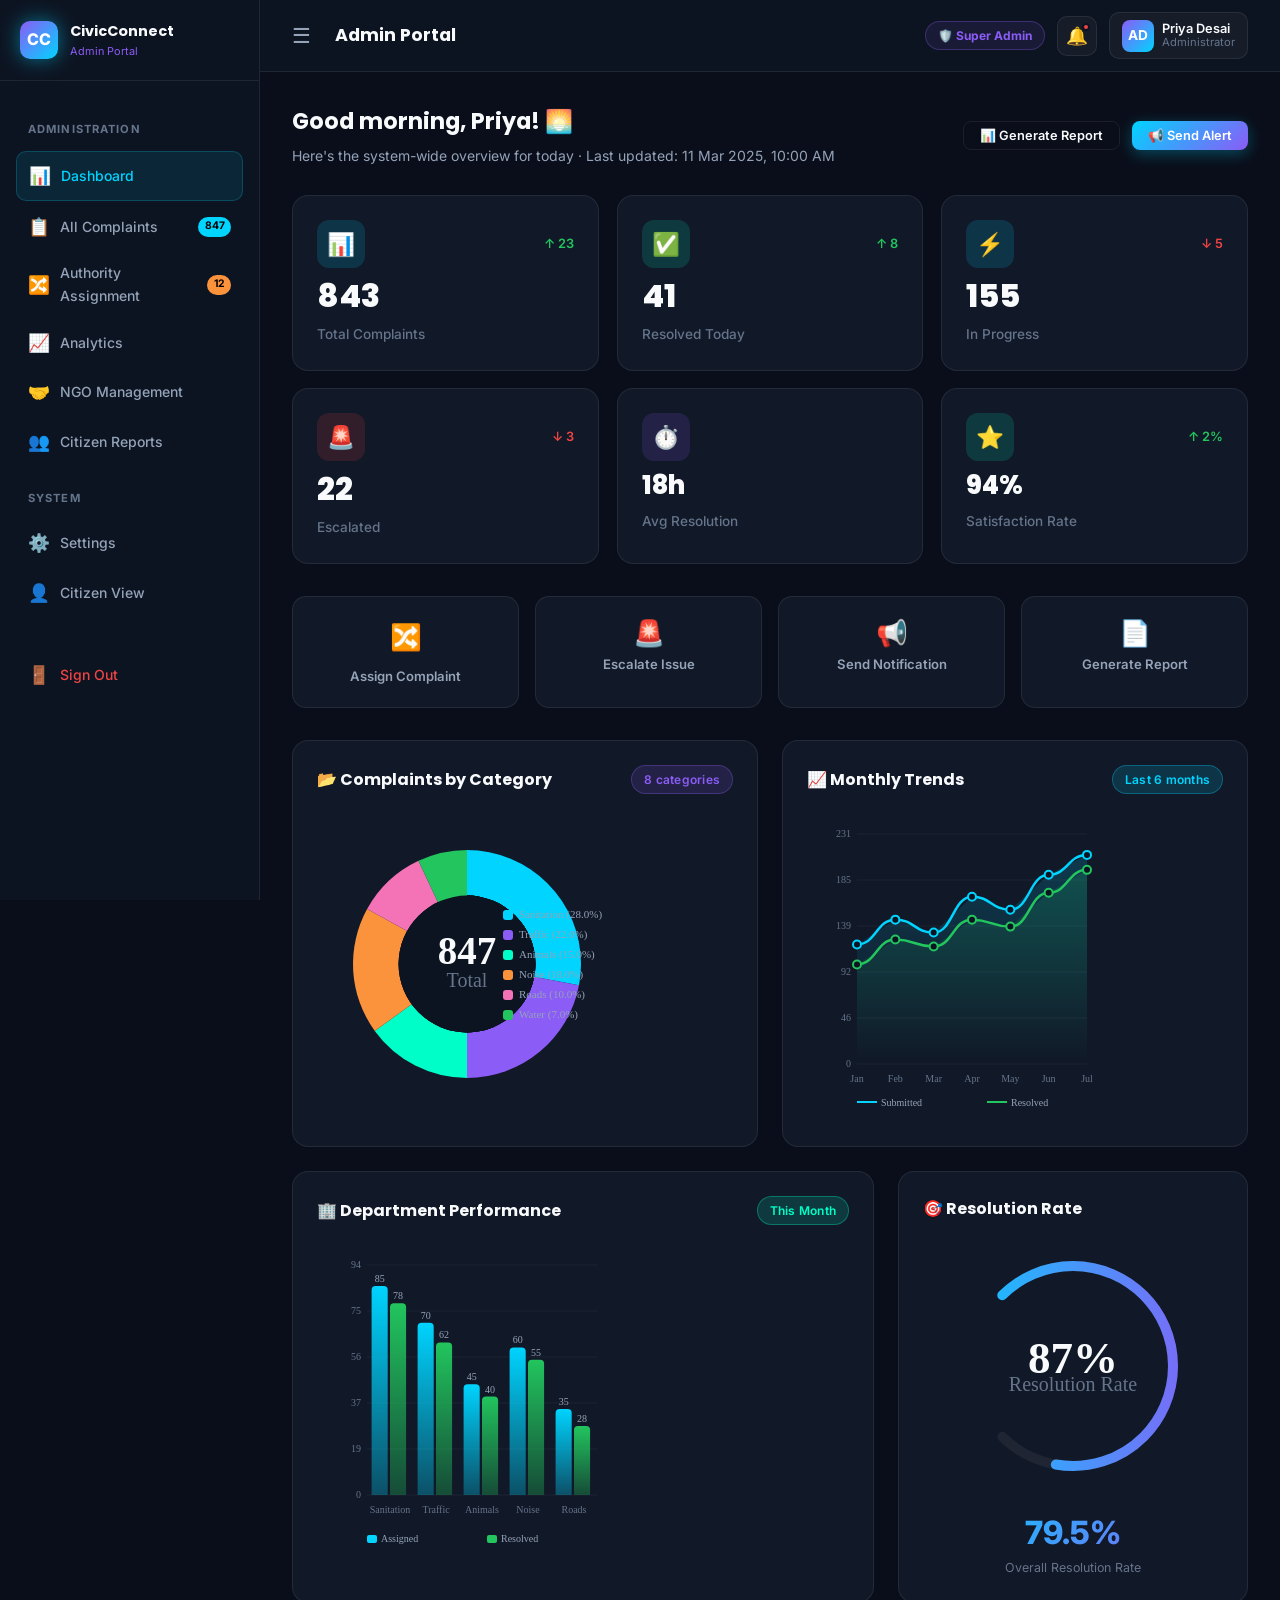
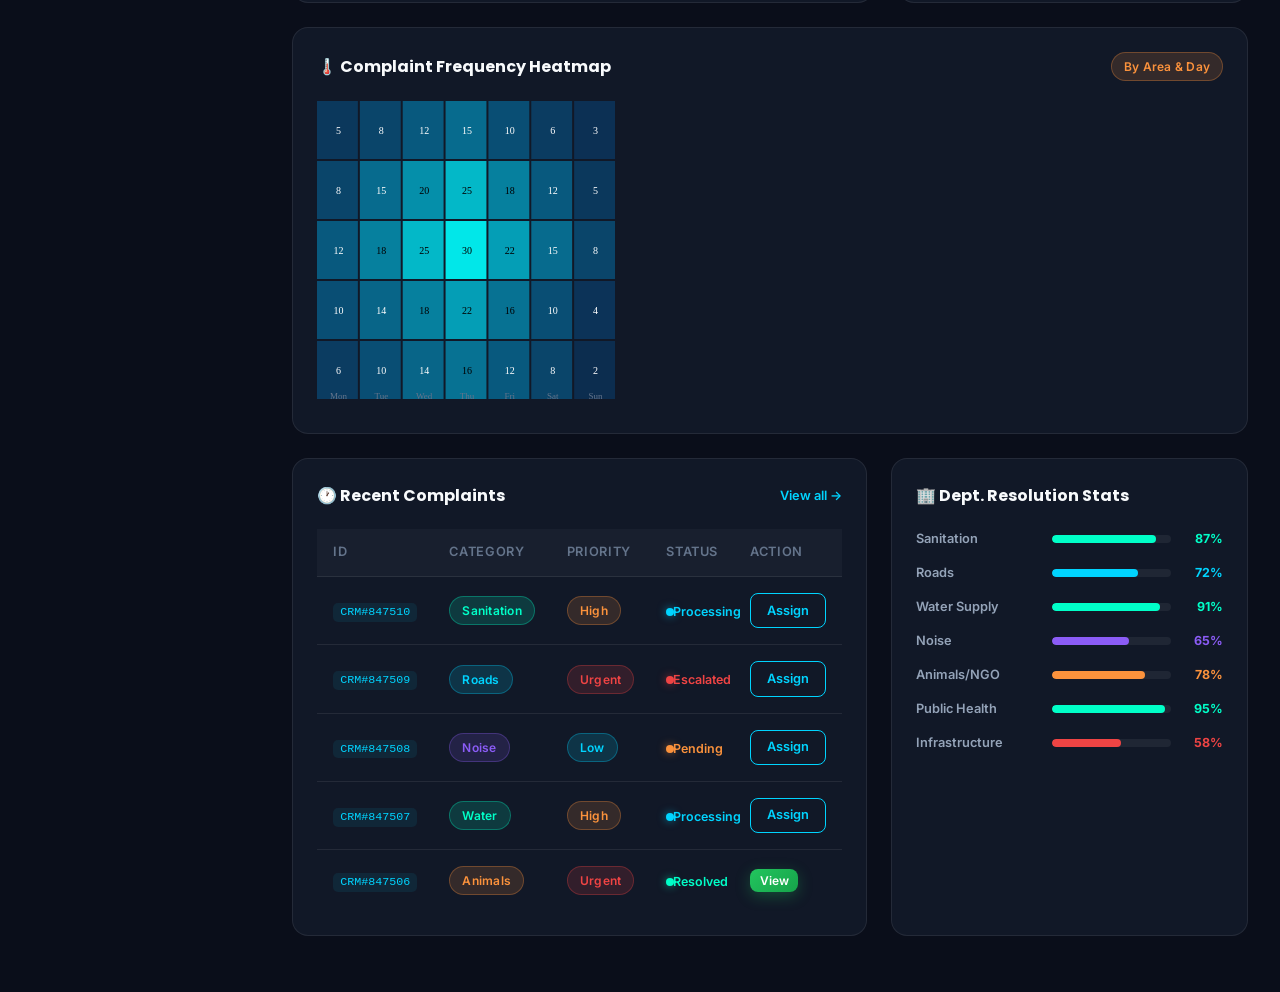
==== admin-dashboard.html @ df03d28b "Add 7 CivicConnect CRM pages: dashboards, forms, tracking, admin, support - citizen-dashboard.html: " ====
<!DOCTYPE html>
<html lang="en">
<head>
  <meta charset="UTF-8" />
  <meta name="viewport" content="width=device-width, initial-scale=1.0" />
  <title>Admin Dashboard – CivicConnect CRM</title>
  <link rel="stylesheet" href="css/main.css" />
  <link rel="stylesheet" href="css/animations.css" />
  <style>
    .dashboard-layout { display: flex; min-height: 100vh; }

    .card {
      background: var(--bg-card);
      border: 1px solid var(--border-color);
      border-radius: 16px;
      padding: 1.5rem;
    }
    .card-header { display: flex; align-items: center; justify-content: space-between; margin-bottom: 1.25rem; }
    .card-title { font-family: var(--font-heading); font-size: 1rem; font-weight: 700; }

    /* Stats */
    .stats-grid-6 { display: grid; grid-template-columns: repeat(6, 1fr); gap: 1.1rem; margin-bottom: 2rem; }

    /* Charts grid */
    .charts-grid-2 { display: grid; grid-template-columns: 1fr 1fr; gap: 1.5rem; margin-bottom: 1.5rem; }
    .charts-grid-3 { display: grid; grid-template-columns: 2fr 1fr; gap: 1.5rem; margin-bottom: 1.5rem; }

    /* Table sections */
    .tables-grid { display: grid; grid-template-columns: 1fr 1fr; gap: 1.5rem; margin-bottom: 1.5rem; }

    /* Dept performance bar */
    .dept-bar-row { display: flex; align-items: center; gap: 1rem; margin-bottom: .85rem; }
    .dept-bar-label { font-size: .8rem; font-weight: 600; color: var(--text-secondary); width: 120px; flex-shrink: 0; }
    .dept-bar-wrap { flex: 1; height: 8px; background: rgba(255,255,255,.06); border-radius: 4px; overflow: hidden; }
    .dept-bar-fill { height: 100%; border-radius: 4px; transition: width .8s ease; }
    .dept-bar-val { font-size: .78rem; font-weight: 700; width: 36px; text-align: right; flex-shrink: 0; }

    /* Status dot */
    .status-dot { display: inline-flex; align-items: center; gap: .4rem; font-size: .78rem; font-weight: 600; }
    .status-dot::before { content:''; display:inline-block; width:7px; height:7px; border-radius:50%; }
    .status-dot.resolved::before { background:var(--accent-teal); }
    .status-dot.processing::before { background:var(--accent-blue); animation:pulse 1.5s ease infinite; }
    .status-dot.escalated::before { background:#ef4444; animation:pulse 1.2s ease infinite; }
    .status-dot.pending::before { background:var(--accent-orange); }

    /* Quick action grid */
    .quick-grid { display: grid; grid-template-columns: repeat(4,1fr); gap: 1rem; margin-bottom: 2rem; }
    .quick-card {
      background: var(--bg-card); border: 1px solid var(--border-color);
      border-radius: 14px; padding: 1.25rem; text-align: center;
      cursor: pointer; transition: all .25s; display: flex; flex-direction: column; align-items: center; gap: .5rem;
    }
    .quick-card:hover { border-color: var(--accent-blue); transform: translateY(-2px); box-shadow: var(--shadow-blue); }
    .quick-card .qc-icon { font-size: 1.6rem; }
    .quick-card .qc-label { font-size: .82rem; font-weight: 600; color: var(--text-secondary); }

    /* Admin badge */
    .admin-badge {
      display: inline-flex; align-items: center; gap: .4rem;
      background: rgba(139,92,246,.1); color: var(--accent-purple);
      border: 1px solid rgba(139,92,246,.3); border-radius: 100px;
      padding: .25rem .75rem; font-size: .75rem; font-weight: 700;
    }

    .sidebar-overlay {
      display: none; position: fixed; inset: 0;
      background: rgba(0,0,0,.6); z-index: 99; backdrop-filter: blur(4px);
    }
    .sidebar-overlay.active { display: block; }

    @media (max-width: 1400px) { .stats-grid-6 { grid-template-columns: repeat(3,1fr); } }
    @media (max-width: 1100px) { .charts-grid-2,.charts-grid-3,.tables-grid { grid-template-columns: 1fr; } }
    @media (max-width: 900px) { .quick-grid { grid-template-columns: repeat(2,1fr); } }
    @media (max-width: 600px) { .stats-grid-6 { grid-template-columns: repeat(2,1fr); } }
  </style>
</head>
<body>
<div class="dashboard-layout">

  <!-- ===== ADMIN SIDEBAR ===== -->
  <aside class="sidebar" id="sidebar">
    <div class="sidebar-header">
      <div class="nav-logo" style="width:38px;height:38px;background:linear-gradient(135deg,#8b5cf6,#00d4ff);border-radius:10px;display:flex;align-items:center;justify-content:center;font-weight:800;font-size:1rem;color:#fff;flex-shrink:0;">CC</div>
      <div>
        <div style="font-family:var(--font-heading);font-weight:700;font-size:.9rem;">CivicConnect</div>
        <div style="font-size:.68rem;color:var(--accent-purple);">Admin Portal</div>
      </div>
    </div>
    <nav class="sidebar-nav">
      <div class="nav-section-title">Administration</div>
      <a href="admin-dashboard.html" class="nav-item active"><span class="nav-icon">📊</span> Dashboard</a>
      <a href="#" class="nav-item"><span class="nav-icon">📋</span> All Complaints <span class="nav-badge">847</span></a>
      <a href="authority-assignment.html" class="nav-item"><span class="nav-icon">🔀</span> Authority Assignment <span class="nav-badge" style="background:#fb923c;">12</span></a>
      <a href="#" class="nav-item"><span class="nav-icon">📈</span> Analytics</a>
      <a href="#" class="nav-item"><span class="nav-icon">🤝</span> NGO Management</a>
      <a href="#" class="nav-item"><span class="nav-icon">👥</span> Citizen Reports</a>
      <div class="nav-section-title">System</div>
      <a href="#" class="nav-item"><span class="nav-icon">⚙️</span> Settings</a>
      <a href="citizen-dashboard.html" class="nav-item"><span class="nav-icon">👤</span> Citizen View</a>
      <div style="margin-top:auto;padding-top:2rem;">
        <a href="login.html" class="nav-item" style="color:#ef4444;"><span class="nav-icon">🚪</span> Sign Out</a>
      </div>
    </nav>
  </aside>

  <div class="sidebar-overlay" id="sidebarOverlay"></div>

  <!-- ===== MAIN CONTENT ===== -->
  <div class="main-content">
    <div class="topbar">
      <button id="sidebarToggle" data-sidebar-toggle style="background:none;border:none;color:var(--text-secondary);font-size:1.3rem;cursor:pointer;">☰</button>
      <div style="font-family:var(--font-heading);font-weight:700;font-size:1.1rem;margin-right:auto;padding-left:.5rem;">Admin Portal</div>
      <div class="topbar-actions">
        <span class="admin-badge">🛡️ Super Admin</span>
        <button class="notif-btn">🔔 <span class="notif-dot"></span></button>
        <div class="user-avatar-btn">
          <div style="width:32px;height:32px;border-radius:8px;background:linear-gradient(135deg,#8b5cf6,#00d4ff);display:flex;align-items:center;justify-content:center;font-weight:700;font-size:.85rem;color:#fff;flex-shrink:0;">AD</div>
          <div class="user-info">
            <span class="user-name">Priya Desai</span>
            <span class="user-role">Administrator</span>
          </div>
        </div>
      </div>
    </div>

    <div class="page-content">
      <!-- Greeting -->
      <div style="display:flex;align-items:center;justify-content:space-between;flex-wrap:wrap;gap:1rem;margin-bottom:1.75rem;">
        <div>
          <div style="font-family:var(--font-heading);font-size:1.4rem;font-weight:700;margin-bottom:.3rem;">Good morning, Priya! 🌅</div>
          <div style="font-size:.875rem;color:var(--text-secondary);">Here's the system-wide overview for today · Last updated: 11 Mar 2025, 10:00 AM</div>
        </div>
        <div style="display:flex;gap:.75rem;flex-wrap:wrap;">
          <button class="btn btn-secondary btn-sm">📊 Generate Report</button>
          <button class="btn btn-primary btn-sm">📢 Send Alert</button>
        </div>
      </div>

      <!-- 6 Stats -->
      <div class="stats-grid-6">
        <div class="stat-card">
          <div class="stat-card-header"><div class="stat-icon blue">📊</div><span class="stat-change up">↑ 23</span></div>
          <div class="stat-value counter" data-target="847">847</div>
          <div class="stat-label">Total Complaints</div>
        </div>
        <div class="stat-card">
          <div class="stat-card-header"><div class="stat-icon teal">✅</div><span class="stat-change up">↑ 8</span></div>
          <div class="stat-value counter" data-target="42">42</div>
          <div class="stat-label">Resolved Today</div>
        </div>
        <div class="stat-card">
          <div class="stat-card-header"><div class="stat-icon blue">⚡</div><span class="stat-change down">↓ 5</span></div>
          <div class="stat-value counter" data-target="156">156</div>
          <div class="stat-label">In Progress</div>
        </div>
        <div class="stat-card">
          <div class="stat-card-header"><div class="stat-icon red">🚨</div><span class="stat-change down">↓ 3</span></div>
          <div class="stat-value counter" data-target="23">23</div>
          <div class="stat-label">Escalated</div>
        </div>
        <div class="stat-card">
          <div class="stat-card-header"><div class="stat-icon purple">⏱️</div></div>
          <div class="stat-value" style="font-size:1.6rem;">18h</div>
          <div class="stat-label">Avg Resolution</div>
        </div>
        <div class="stat-card">
          <div class="stat-card-header"><div class="stat-icon teal">⭐</div><span class="stat-change up">↑ 2%</span></div>
          <div class="stat-value" style="font-size:1.6rem;">94%</div>
          <div class="stat-label">Satisfaction Rate</div>
        </div>
      </div>

      <!-- Quick Actions -->
      <div class="quick-grid">
        <a href="authority-assignment.html" class="quick-card">
          <div class="qc-icon">🔀</div><div class="qc-label">Assign Complaint</div>
        </a>
        <button class="quick-card" id="escalateBtn">
          <div class="qc-icon">🚨</div><div class="qc-label">Escalate Issue</div>
        </button>
        <button class="quick-card" id="notifyBtn">
          <div class="qc-icon">📢</div><div class="qc-label">Send Notification</div>
        </button>
        <button class="quick-card" id="reportBtn">
          <div class="qc-icon">📄</div><div class="qc-label">Generate Report</div>
        </button>
      </div>

      <!-- Charts Row 1: Category Donut + Monthly Trends -->
      <div class="charts-grid-2" style="margin-bottom:1.5rem;">
        <div class="card">
          <div class="card-header">
            <span class="card-title">📂 Complaints by Category</span>
            <span class="badge badge-purple">8 categories</span>
          </div>
          <canvas id="categoryChart" height="300"></canvas>
        </div>
        <div class="card">
          <div class="card-header">
            <span class="card-title">📈 Monthly Trends</span>
            <span class="badge badge-blue">Last 6 months</span>
          </div>
          <canvas id="trendsChart" height="300"></canvas>
        </div>
      </div>

      <!-- Charts Row 2: Dept Performance Bar + Resolution Radial -->
      <div class="charts-grid-3" style="margin-bottom:1.5rem;">
        <div class="card">
          <div class="card-header">
            <span class="card-title">🏢 Department Performance</span>
            <span class="badge badge-teal">This Month</span>
          </div>
          <canvas id="deptChart" height="300"></canvas>
        </div>
        <div class="card">
          <div class="card-header">
            <span class="card-title">🎯 Resolution Rate</span>
          </div>
          <canvas id="resolutionChart" height="250"></canvas>
          <div style="text-align:center;margin-top:.5rem;">
            <div style="font-size:2rem;font-weight:800;background:var(--gradient-primary);-webkit-background-clip:text;-webkit-text-fill-color:transparent;">79.5%</div>
            <div style="font-size:.78rem;color:var(--text-muted);">Overall Resolution Rate</div>
          </div>
        </div>
      </div>

      <!-- Heatmap -->
      <div class="card" style="margin-bottom:1.5rem;">
        <div class="card-header">
          <span class="card-title">🌡️ Complaint Frequency Heatmap</span>
          <span class="badge badge-orange">By Area & Day</span>
        </div>
        <canvas id="issueHeatmap" height="300"></canvas>
      </div>

      <!-- Tables Row -->
      <div class="tables-grid">
        <!-- Recent Complaints -->
        <div class="card">
          <div class="card-header">
            <span class="card-title">🕐 Recent Complaints</span>
            <a href="#" style="color:var(--accent-blue);font-size:.8rem;font-weight:600;">View all →</a>
          </div>
          <div style="overflow-x:auto;">
            <table class="data-table">
              <thead>
                <tr>
                  <th>ID</th>
                  <th>Category</th>
                  <th>Priority</th>
                  <th>Status</th>
                  <th>Action</th>
                </tr>
              </thead>
              <tbody>
                <tr>
                  <td><code style="background:rgba(0,212,255,.08);color:var(--accent-blue);padding:.15rem .45rem;border-radius:5px;font-size:.73rem;">CRM#847510</code></td>
                  <td><span class="badge badge-teal">Sanitation</span></td>
                  <td><span class="badge badge-orange">High</span></td>
                  <td><span class="status-dot processing" style="color:var(--accent-blue);">Processing</span></td>
                  <td><a href="authority-assignment.html" class="btn btn-sm btn-outline">Assign</a></td>
                </tr>
                <tr>
                  <td><code style="background:rgba(0,212,255,.08);color:var(--accent-blue);padding:.15rem .45rem;border-radius:5px;font-size:.73rem;">CRM#847509</code></td>
                  <td><span class="badge badge-blue">Roads</span></td>
                  <td><span class="badge badge-red">Urgent</span></td>
                  <td><span class="status-dot escalated" style="color:#ef4444;">Escalated</span></td>
                  <td><a href="authority-assignment.html" class="btn btn-sm btn-outline">Assign</a></td>
                </tr>
                <tr>
                  <td><code style="background:rgba(0,212,255,.08);color:var(--accent-blue);padding:.15rem .45rem;border-radius:5px;font-size:.73rem;">CRM#847508</code></td>
                  <td><span class="badge badge-purple">Noise</span></td>
                  <td><span class="badge badge-blue">Low</span></td>
                  <td><span class="status-dot pending" style="color:var(--accent-orange);">Pending</span></td>
                  <td><a href="authority-assignment.html" class="btn btn-sm btn-outline">Assign</a></td>
                </tr>
                <tr>
                  <td><code style="background:rgba(0,212,255,.08);color:var(--accent-blue);padding:.15rem .45rem;border-radius:5px;font-size:.73rem;">CRM#847507</code></td>
                  <td><span class="badge badge-teal">Water</span></td>
                  <td><span class="badge badge-orange">High</span></td>
                  <td><span class="status-dot processing" style="color:var(--accent-blue);">Processing</span></td>
                  <td><a href="authority-assignment.html" class="btn btn-sm btn-outline">Assign</a></td>
                </tr>
                <tr>
                  <td><code style="background:rgba(0,212,255,.08);color:var(--accent-blue);padding:.15rem .45rem;border-radius:5px;font-size:.73rem;">CRM#847506</code></td>
                  <td><span class="badge badge-orange">Animals</span></td>
                  <td><span class="badge badge-red">Urgent</span></td>
                  <td><span class="status-dot resolved" style="color:var(--accent-teal);">Resolved</span></td>
                  <td><button class="btn btn-sm btn-success" style="padding:.25rem .6rem;font-size:.75rem;">View</button></td>
                </tr>
              </tbody>
            </table>
          </div>
        </div>

        <!-- Department Performance -->
        <div class="card">
          <div class="card-header">
            <span class="card-title">🏢 Dept. Resolution Stats</span>
          </div>
          <div>
            <div class="dept-bar-row">
              <span class="dept-bar-label">Sanitation</span>
              <div class="dept-bar-wrap"><div class="dept-bar-fill" style="width:87%;background:var(--accent-teal);"></div></div>
              <span class="dept-bar-val" style="color:var(--accent-teal);">87%</span>
            </div>
            <div class="dept-bar-row">
              <span class="dept-bar-label">Roads</span>
              <div class="dept-bar-wrap"><div class="dept-bar-fill" style="width:72%;background:var(--accent-blue);"></div></div>
              <span class="dept-bar-val" style="color:var(--accent-blue);">72%</span>
            </div>
            <div class="dept-bar-row">
              <span class="dept-bar-label">Water Supply</span>
              <div class="dept-bar-wrap"><div class="dept-bar-fill" style="width:91%;background:var(--accent-teal);"></div></div>
              <span class="dept-bar-val" style="color:var(--accent-teal);">91%</span>
            </div>
            <div class="dept-bar-row">
              <span class="dept-bar-label">Noise</span>
              <div class="dept-bar-wrap"><div class="dept-bar-fill" style="width:65%;background:var(--accent-purple);"></div></div>
              <span class="dept-bar-val" style="color:var(--accent-purple);">65%</span>
            </div>
            <div class="dept-bar-row">
              <span class="dept-bar-label">Animals/NGO</span>
              <div class="dept-bar-wrap"><div class="dept-bar-fill" style="width:78%;background:var(--accent-orange);"></div></div>
              <span class="dept-bar-val" style="color:var(--accent-orange);">78%</span>
            </div>
            <div class="dept-bar-row">
              <span class="dept-bar-label">Public Health</span>
              <div class="dept-bar-wrap"><div class="dept-bar-fill" style="width:95%;background:var(--accent-teal);"></div></div>
              <span class="dept-bar-val" style="color:var(--accent-teal);">95%</span>
            </div>
            <div class="dept-bar-row">
              <span class="dept-bar-label">Infrastructure</span>
              <div class="dept-bar-wrap"><div class="dept-bar-fill" style="width:58%;background:#ef4444;"></div></div>
              <span class="dept-bar-val" style="color:#ef4444;">58%</span>
            </div>
          </div>
        </div>
      </div>

    </div>
  </div>
</div>

<div class="toast-container"></div>

<script src="js/main.js"></script>
<script src="js/charts.js"></script>
<script>
  // Sidebar toggle
  const toggle = document.getElementById('sidebarToggle');
  const sidebar = document.getElementById('sidebar');
  const overlay = document.getElementById('sidebarOverlay');
  toggle.addEventListener('click', () => { sidebar.classList.toggle('open'); overlay.classList.toggle('active'); });
  overlay.addEventListener('click', () => { sidebar.classList.remove('open'); overlay.classList.remove('active'); });

  // Charts auto-initialized by Charts.initAll() in charts.js

  // Quick actions
  document.getElementById('escalateBtn').addEventListener('click', () => {
    CRM.Toast.warning('Escalation panel opened');
    else window.location.href = 'authority-assignment.html';
  });
  document.getElementById('notifyBtn').addEventListener('click', () => {
    CRM.Toast.success('Notification broadcast sent to 847 citizens');
  });
  document.getElementById('reportBtn').addEventListener('click', () => {
    CRM.Toast.info('Generating PDF report...');
  });
</script>
</body>
</html>
---- css/main.css ----
/* ============================================================
   MAIN CSS - Multilingual Citizen Complaint & Governance CRM
   ============================================================ */

/* Google Fonts Import */
@import url('https://fonts.googleapis.com/css2?family=Inter:wght@300;400;500;600;700;800;900&family=Poppins:wght@300;400;500;600;700;800;900&display=swap');

/* ===================== CSS Variables ===================== */
:root {
  /* Colors */
  --bg-primary: #0a0e1a;
  --bg-secondary: #0d1421;
  --bg-card: #111827;
  --bg-card-hover: #1a2332;
  --bg-glass: rgba(17, 24, 39, 0.7);

  --accent-blue: #00d4ff;
  --accent-teal: #00ffc8;
  --accent-purple: #8b5cf6;
  --accent-pink: #f472b6;
  --accent-orange: #fb923c;
  --accent-green: #22c55e;

  --gradient-primary: linear-gradient(135deg, #00d4ff, #8b5cf6);
  --gradient-secondary: linear-gradient(135deg, #00ffc8, #00d4ff);
  --gradient-hero: linear-gradient(135deg, #0a0e1a 0%, #0d1421 50%, #1a0a2e 100%);
  --gradient-card: linear-gradient(135deg, rgba(0,212,255,0.1), rgba(139,92,246,0.1));

  --text-primary: #f8fafc;
  --text-secondary: #94a3b8;
  --text-muted: #64748b;

  --border-color: rgba(255,255,255,0.08);
  --border-accent: rgba(0,212,255,0.3);

  /* Shadows */
  --shadow-sm: 0 2px 8px rgba(0,0,0,0.3);
  --shadow-md: 0 4px 20px rgba(0,0,0,0.4);
  --shadow-lg: 0 8px 40px rgba(0,0,0,0.5);
  --shadow-blue: 0 0 30px rgba(0,212,255,0.2);
  --shadow-purple: 0 0 30px rgba(139,92,246,0.2);
  --glow-blue: 0 0 20px rgba(0,212,255,0.5);
  --glow-teal: 0 0 20px rgba(0,255,200,0.5);

  /* Typography */
  --font-primary: 'Inter', sans-serif;
  --font-heading: 'Poppins', sans-serif;

  /* Spacing */
  --nav-height: 72px;

  /* Transitions */
  --transition-fast: 0.15s ease;
  --transition-base: 0.3s ease;
  --transition-slow: 0.6s ease;
}

/* ===================== Reset & Base ===================== */
*, *::before, *::after {
  margin: 0;
  padding: 0;
  box-sizing: border-box;
}

html {
  scroll-behavior: smooth;
  font-size: 16px;
}

body {
  font-family: var(--font-primary);
  background-color: var(--bg-primary);
  color: var(--text-primary);
  line-height: 1.6;
  overflow-x: hidden;
}

a {
  color: inherit;
  text-decoration: none;
  transition: color var(--transition-fast);
}

img {
  max-width: 100%;
  height: auto;
}

ul {
  list-style: none;
}

button {
  cursor: pointer;
  font-family: var(--font-primary);
  border: none;
  outline: none;
}

input, textarea, select {
  font-family: var(--font-primary);
  outline: none;
}

/* ===================== Scrollbar ===================== */
::-webkit-scrollbar {
  width: 6px;
}
::-webkit-scrollbar-track {
  background: var(--bg-secondary);
}
::-webkit-scrollbar-thumb {
  background: var(--accent-blue);
  border-radius: 3px;
}

/* ===================== Navigation ===================== */
.navbar {
  position: fixed;
  top: 0;
  left: 0;
  right: 0;
  height: var(--nav-height);
  display: flex;
  align-items: center;
  justify-content: space-between;
  padding: 0 2rem;
  z-index: 1000;
  transition: all var(--transition-base);
  background: transparent;
}

.navbar.scrolled {
  background: rgba(10, 14, 26, 0.95);
  backdrop-filter: blur(20px);
  -webkit-backdrop-filter: blur(20px);
  border-bottom: 1px solid var(--border-color);
  box-shadow: var(--shadow-md);
}

.nav-brand {
  display: flex;
  align-items: center;
  gap: 0.75rem;
}

.nav-logo {
  width: 40px;
  height: 40px;
  background: var(--gradient-primary);
  border-radius: 10px;
  display: flex;
  align-items: center;
  justify-content: center;
  font-size: 1.2rem;
  font-weight: 800;
  color: #fff;
  box-shadow: var(--glow-blue);
}

.nav-brand-text {
  display: flex;
  flex-direction: column;
  line-height: 1.2;
}

.nav-brand-text .brand-name {
  font-family: var(--font-heading);
  font-size: 0.95rem;
  font-weight: 700;
  color: var(--text-primary);
}

.nav-brand-text .brand-tag {
  font-size: 0.65rem;
  color: var(--accent-blue);
  font-weight: 500;
  letter-spacing: 0.05em;
}

.nav-links {
  display: flex;
  align-items: center;
  gap: 0.25rem;
}

.nav-links a {
  padding: 0.5rem 0.85rem;
  font-size: 0.875rem;
  font-weight: 500;
  color: var(--text-secondary);
  border-radius: 8px;
  transition: all var(--transition-fast);
}

.nav-links a:hover,
.nav-links a.active {
  color: var(--text-primary);
  background: rgba(255,255,255,0.05);
}

.nav-actions {
  display: flex;
  align-items: center;
  gap: 0.75rem;
}

.nav-toggle {
  display: none;
  flex-direction: column;
  gap: 5px;
  cursor: pointer;
  padding: 0.5rem;
}

.nav-toggle span {
  display: block;
  width: 24px;
  height: 2px;
  background: var(--text-primary);
  border-radius: 2px;
  transition: all var(--transition-base);
}

/* ===================== Buttons ===================== */
.btn {
  display: inline-flex;
  align-items: center;
  justify-content: center;
  gap: 0.5rem;
  padding: 0.65rem 1.5rem;
  border-radius: 10px;
  font-size: 0.875rem;
  font-weight: 600;
  transition: all var(--transition-base);
  position: relative;
  overflow: hidden;
}

.btn::before {
  content: '';
  position: absolute;
  inset: 0;
  background: rgba(255,255,255,0);
  transition: background var(--transition-fast);
}

.btn:hover::before {
  background: rgba(255,255,255,0.05);
}

.btn-primary {
  background: var(--gradient-primary);
  color: #fff;
  box-shadow: 0 4px 15px rgba(0,212,255,0.3);
}

.btn-primary:hover {
  box-shadow: 0 6px 25px rgba(0,212,255,0.5);
  transform: translateY(-2px);
}

.btn-secondary {
  background: transparent;
  color: var(--text-primary);
  border: 1px solid var(--border-color);
  backdrop-filter: blur(10px);
}

.btn-secondary:hover {
  border-color: var(--accent-blue);
  color: var(--accent-blue);
  box-shadow: var(--shadow-blue);
}

.btn-outline {
  background: transparent;
  color: var(--accent-blue);
  border: 1.5px solid var(--accent-blue);
}

.btn-outline:hover {
  background: rgba(0,212,255,0.1);
  box-shadow: var(--glow-blue);
  transform: translateY(-1px);
}

.btn-ghost {
  background: transparent;
  color: var(--text-secondary);
}

.btn-ghost:hover {
  color: var(--text-primary);
  background: rgba(255,255,255,0.05);
}

.btn-danger {
  background: linear-gradient(135deg, #ef4444, #dc2626);
  color: #fff;
  box-shadow: 0 4px 15px rgba(239,68,68,0.3);
}

.btn-success {
  background: linear-gradient(135deg, #22c55e, #16a34a);
  color: #fff;
  box-shadow: 0 4px 15px rgba(34,197,94,0.3);
}

.btn-lg {
  padding: 0.85rem 2rem;
  font-size: 1rem;
  border-radius: 12px;
}

.btn-sm {
  padding: 0.4rem 1rem;
  font-size: 0.8rem;
  border-radius: 8px;
}

.btn-icon {
  width: 40px;
  height: 40px;
  padding: 0;
  border-radius: 10px;
  font-size: 1rem;
}

/* ===================== Cards ===================== */
.card {
  background: var(--bg-card);
  border: 1px solid var(--border-color);
  border-radius: 16px;
  padding: 1.5rem;
  transition: all var(--transition-base);
}

.card:hover {
  border-color: var(--border-accent);
  box-shadow: var(--shadow-blue);
  transform: translateY(-2px);
}

.card-glass {
  background: var(--bg-glass);
  backdrop-filter: blur(20px);
  -webkit-backdrop-filter: blur(20px);
  border: 1px solid var(--border-color);
  border-radius: 16px;
  padding: 1.5rem;
}

.card-gradient {
  background: var(--gradient-card);
  border: 1px solid var(--border-accent);
  border-radius: 16px;
  padding: 1.5rem;
  transition: all var(--transition-base);
}

.card-gradient:hover {
  box-shadow: var(--shadow-blue);
  transform: translateY(-4px);
}

/* ===================== Badges / Tags ===================== */
.badge {
  display: inline-flex;
  align-items: center;
  gap: 0.25rem;
  padding: 0.25rem 0.75rem;
  border-radius: 100px;
  font-size: 0.75rem;
  font-weight: 600;
  letter-spacing: 0.02em;
}

.badge-blue { background: rgba(0,212,255,0.15); color: var(--accent-blue); border: 1px solid rgba(0,212,255,0.3); }
.badge-teal { background: rgba(0,255,200,0.15); color: var(--accent-teal); border: 1px solid rgba(0,255,200,0.3); }
.badge-purple { background: rgba(139,92,246,0.15); color: var(--accent-purple); border: 1px solid rgba(139,92,246,0.3); }
.badge-green { background: rgba(34,197,94,0.15); color: var(--accent-green); border: 1px solid rgba(34,197,94,0.3); }
.badge-orange { background: rgba(251,146,60,0.15); color: var(--accent-orange); border: 1px solid rgba(251,146,60,0.3); }
.badge-pink { background: rgba(244,114,182,0.15); color: var(--accent-pink); border: 1px solid rgba(244,114,182,0.3); }
.badge-red { background: rgba(239,68,68,0.15); color: #ef4444; border: 1px solid rgba(239,68,68,0.3); }

/* ===================== Status indicators ===================== */
.status-dot {
  width: 8px;
  height: 8px;
  border-radius: 50%;
  display: inline-block;
}
.status-dot.active { background: var(--accent-green); box-shadow: 0 0 8px rgba(34,197,94,0.6); animation: pulse-dot 2s infinite; }
.status-dot.pending { background: var(--accent-orange); box-shadow: 0 0 8px rgba(251,146,60,0.6); }
.status-dot.processing { background: var(--accent-blue); box-shadow: 0 0 8px rgba(0,212,255,0.6); animation: pulse-dot 2s infinite; }
.status-dot.resolved { background: var(--accent-teal); box-shadow: 0 0 8px rgba(0,255,200,0.6); }
.status-dot.escalated { background: #ef4444; box-shadow: 0 0 8px rgba(239,68,68,0.6); animation: pulse-dot 1s infinite; }

@keyframes pulse-dot {
  0%, 100% { opacity: 1; transform: scale(1); }
  50% { opacity: 0.6; transform: scale(1.2); }
}

/* ===================== Form Elements ===================== */
.form-group {
  display: flex;
  flex-direction: column;
  gap: 0.4rem;
  margin-bottom: 1.25rem;
}

.form-label {
  font-size: 0.85rem;
  font-weight: 600;
  color: var(--text-secondary);
  letter-spacing: 0.03em;
}

.form-control {
  background: rgba(255,255,255,0.04);
  border: 1px solid var(--border-color);
  border-radius: 10px;
  padding: 0.75rem 1rem;
  color: var(--text-primary);
  font-size: 0.9rem;
  transition: all var(--transition-fast);
  width: 100%;
}

.form-control:focus {
  border-color: var(--accent-blue);
  box-shadow: 0 0 0 3px rgba(0,212,255,0.1);
  background: rgba(0,212,255,0.03);
}

.form-control::placeholder {
  color: var(--text-muted);
}

textarea.form-control {
  resize: vertical;
  min-height: 120px;
}

select.form-control {
  appearance: none;
  -webkit-appearance: none;
  background-image: url("data:image/svg+xml,%3Csvg xmlns='http://www.w3.org/2000/svg' fill='none' viewBox='0 0 24 24' stroke='%2394a3b8'%3E%3Cpath stroke-linecap='round' stroke-linejoin='round' stroke-width='2' d='M19 9l-7 7-7-7'%3E%3C/path%3E%3C/svg%3E");
  background-repeat: no-repeat;
  background-position: right 0.75rem center;
  background-size: 16px;
  padding-right: 2.5rem;
}

/* ===================== Section Layout ===================== */
.section {
  padding: 6rem 0;
}

.section-sm {
  padding: 3rem 0;
}

.container {
  max-width: 1200px;
  margin: 0 auto;
  padding: 0 1.5rem;
}

.container-wide {
  max-width: 1400px;
  margin: 0 auto;
  padding: 0 1.5rem;
}

.section-header {
  text-align: center;
  margin-bottom: 4rem;
}

.section-tag {
  display: inline-flex;
  align-items: center;
  gap: 0.5rem;
  padding: 0.35rem 1rem;
  background: rgba(0,212,255,0.1);
  border: 1px solid rgba(0,212,255,0.25);
  border-radius: 100px;
  color: var(--accent-blue);
  font-size: 0.8rem;
  font-weight: 600;
  letter-spacing: 0.05em;
  text-transform: uppercase;
  margin-bottom: 1.25rem;
}

.section-title {
  font-family: var(--font-heading);
  font-size: clamp(2rem, 4vw, 3rem);
  font-weight: 800;
  line-height: 1.2;
  color: var(--text-primary);
  margin-bottom: 1rem;
}

.section-title span {
  background: var(--gradient-primary);
  -webkit-background-clip: text;
  -webkit-text-fill-color: transparent;
  background-clip: text;
}

.section-subtitle {
  font-size: 1.1rem;
  color: var(--text-secondary);
  max-width: 600px;
  margin: 0 auto;
  line-height: 1.7;
}

/* ===================== Grid Layouts ===================== */
.grid-2 { display: grid; grid-template-columns: repeat(2, 1fr); gap: 1.5rem; }
.grid-3 { display: grid; grid-template-columns: repeat(3, 1fr); gap: 1.5rem; }
.grid-4 { display: grid; grid-template-columns: repeat(4, 1fr); gap: 1.5rem; }
.grid-auto { display: grid; grid-template-columns: repeat(auto-fit, minmax(280px, 1fr)); gap: 1.5rem; }

/* ===================== Divider ===================== */
.divider {
  width: 100%;
  height: 1px;
  background: var(--border-color);
  margin: 2rem 0;
}

.divider-gradient {
  width: 100%;
  height: 1px;
  background: linear-gradient(to right, transparent, var(--accent-blue), transparent);
  margin: 2rem 0;
}

/* ===================== Progress Bar ===================== */
.progress-bar-container {
  background: rgba(255,255,255,0.05);
  border-radius: 100px;
  overflow: hidden;
  height: 8px;
}

.progress-bar {
  height: 100%;
  border-radius: 100px;
  background: var(--gradient-primary);
  transition: width 1s ease;
  position: relative;
}

.progress-bar::after {
  content: '';
  position: absolute;
  right: 0;
  top: 50%;
  transform: translateY(-50%);
  width: 14px;
  height: 14px;
  background: #fff;
  border-radius: 50%;
  box-shadow: var(--glow-blue);
}

/* ===================== Avatar ===================== */
.avatar {
  border-radius: 50%;
  object-fit: cover;
  border: 2px solid var(--border-accent);
}

.avatar-placeholder {
  border-radius: 50%;
  display: flex;
  align-items: center;
  justify-content: center;
  font-weight: 700;
  color: #fff;
  background: var(--gradient-primary);
  border: 2px solid var(--border-accent);
}

/* ===================== Tooltip ===================== */
[data-tooltip] {
  position: relative;
}

[data-tooltip]::after {
  content: attr(data-tooltip);
  position: absolute;
  bottom: calc(100% + 8px);
  left: 50%;
  transform: translateX(-50%);
  background: var(--bg-card);
  color: var(--text-secondary);
  padding: 0.4rem 0.75rem;
  border-radius: 8px;
  font-size: 0.75rem;
  white-space: nowrap;
  border: 1px solid var(--border-color);
  opacity: 0;
  pointer-events: none;
  transition: opacity var(--transition-fast);
  z-index: 100;
}

[data-tooltip]:hover::after {
  opacity: 1;
}

/* ===================== Loader ===================== */
.loader {
  width: 40px;
  height: 40px;
  border: 3px solid rgba(0,212,255,0.2);
  border-top-color: var(--accent-blue);
  border-radius: 50%;
  animation: spin 0.8s linear infinite;
}

@keyframes spin {
  to { transform: rotate(360deg); }
}

.loader-overlay {
  position: fixed;
  inset: 0;
  background: var(--bg-primary);
  display: flex;
  align-items: center;
  justify-content: center;
  z-index: 9999;
  transition: opacity 0.5s ease;
}

.loader-overlay.hidden {
  opacity: 0;
  pointer-events: none;
}

/* ===================== Toast Notifications ===================== */
.toast-container {
  position: fixed;
  top: 5rem;
  right: 1.5rem;
  z-index: 9998;
  display: flex;
  flex-direction: column;
  gap: 0.75rem;
}

.toast {
  background: var(--bg-card);
  border: 1px solid var(--border-color);
  border-radius: 12px;
  padding: 1rem 1.25rem;
  display: flex;
  align-items: flex-start;
  gap: 0.75rem;
  min-width: 300px;
  max-width: 400px;
  box-shadow: var(--shadow-lg);
  animation: slideInRight 0.3s ease;
}

.toast.success { border-left: 3px solid var(--accent-green); }
.toast.error { border-left: 3px solid #ef4444; }
.toast.warning { border-left: 3px solid var(--accent-orange); }
.toast.info { border-left: 3px solid var(--accent-blue); }

@keyframes slideInRight {
  from { transform: translateX(100%); opacity: 0; }
  to { transform: translateX(0); opacity: 1; }
}

/* ===================== Tables ===================== */
.table-wrapper {
  overflow-x: auto;
  border-radius: 12px;
  border: 1px solid var(--border-color);
}

.data-table {
  width: 100%;
  border-collapse: collapse;
  font-size: 0.875rem;
}

.data-table th {
  background: rgba(255,255,255,0.03);
  padding: 0.85rem 1rem;
  text-align: left;
  font-weight: 600;
  color: var(--text-muted);
  font-size: 0.8rem;
  letter-spacing: 0.05em;
  text-transform: uppercase;
  border-bottom: 1px solid var(--border-color);
  white-space: nowrap;
}

.data-table td {
  padding: 1rem;
  border-bottom: 1px solid var(--border-color);
  color: var(--text-secondary);
  vertical-align: middle;
}

.data-table tr:last-child td {
  border-bottom: none;
}

.data-table tbody tr {
  transition: background var(--transition-fast);
}

.data-table tbody tr:hover {
  background: rgba(255,255,255,0.02);
}

/* ===================== Sidebar Layout ===================== */
.app-layout {
  display: flex;
  min-height: 100vh;
}

.sidebar {
  width: 260px;
  min-height: 100vh;
  background: var(--bg-secondary);
  border-right: 1px solid var(--border-color);
  display: flex;
  flex-direction: column;
  position: fixed;
  left: 0;
  top: 0;
  z-index: 100;
  transition: transform var(--transition-base);
}

.sidebar-header {
  padding: 1.25rem;
  border-bottom: 1px solid var(--border-color);
  display: flex;
  align-items: center;
  gap: 0.75rem;
}

.sidebar-nav {
  flex: 1;
  padding: 1rem;
  overflow-y: auto;
}

.nav-section-title {
  font-size: 0.7rem;
  font-weight: 700;
  color: var(--text-muted);
  letter-spacing: 0.1em;
  text-transform: uppercase;
  padding: 0.5rem 0.75rem;
  margin-bottom: 0.25rem;
  margin-top: 1rem;
}

.nav-item {
  display: flex;
  align-items: center;
  gap: 0.75rem;
  padding: 0.6rem 0.75rem;
  border-radius: 10px;
  color: var(--text-secondary);
  font-size: 0.875rem;
  font-weight: 500;
  transition: all var(--transition-fast);
  cursor: pointer;
  margin-bottom: 0.15rem;
}

.nav-item:hover {
  background: rgba(255,255,255,0.05);
  color: var(--text-primary);
}

.nav-item.active {
  background: rgba(0,212,255,0.1);
  color: var(--accent-blue);
  border: 1px solid rgba(0,212,255,0.2);
}

.nav-item .nav-icon {
  font-size: 1.1rem;
  width: 20px;
  text-align: center;
  flex-shrink: 0;
}

.nav-item .nav-badge {
  margin-left: auto;
  background: var(--accent-blue);
  color: #000;
  font-size: 0.65rem;
  font-weight: 700;
  padding: 0.1rem 0.4rem;
  border-radius: 100px;
}

.main-content {
  flex: 1;
  margin-left: 260px;
  min-height: 100vh;
  background: var(--bg-primary);
}

.page-header {
  padding: 1.5rem 2rem;
  border-bottom: 1px solid var(--border-color);
  display: flex;
  align-items: center;
  justify-content: space-between;
  background: var(--bg-secondary);
  gap: 1rem;
}

.page-title {
  font-family: var(--font-heading);
  font-size: 1.5rem;
  font-weight: 700;
}

.page-content {
  padding: 2rem;
}

/* ===================== Stat Cards ===================== */
.stat-card {
  background: var(--bg-card);
  border: 1px solid var(--border-color);
  border-radius: 16px;
  padding: 1.5rem;
  display: flex;
  flex-direction: column;
  gap: 0.75rem;
  transition: all var(--transition-base);
}

.stat-card:hover {
  border-color: var(--border-accent);
  transform: translateY(-2px);
  box-shadow: var(--shadow-blue);
}

.stat-card-header {
  display: flex;
  align-items: center;
  justify-content: space-between;
}

.stat-icon {
  width: 48px;
  height: 48px;
  border-radius: 12px;
  display: flex;
  align-items: center;
  justify-content: center;
  font-size: 1.4rem;
}

.stat-icon.blue { background: rgba(0,212,255,0.15); }
.stat-icon.teal { background: rgba(0,255,200,0.15); }
.stat-icon.purple { background: rgba(139,92,246,0.15); }
.stat-icon.green { background: rgba(34,197,94,0.15); }
.stat-icon.orange { background: rgba(251,146,60,0.15); }
.stat-icon.red { background: rgba(239,68,68,0.15); }

.stat-change {
  font-size: 0.8rem;
  font-weight: 600;
  display: flex;
  align-items: center;
  gap: 0.2rem;
}
.stat-change.up { color: var(--accent-green); }
.stat-change.down { color: #ef4444; }

.stat-value {
  font-family: var(--font-heading);
  font-size: 2rem;
  font-weight: 800;
  color: var(--text-primary);
  line-height: 1;
}

.stat-label {
  font-size: 0.85rem;
  color: var(--text-muted);
  font-weight: 500;
}

/* ===================== Top Bar (Dashboard) ===================== */
.topbar {
  height: var(--nav-height);
  background: var(--bg-secondary);
  border-bottom: 1px solid var(--border-color);
  display: flex;
  align-items: center;
  padding: 0 2rem;
  gap: 1rem;
  position: sticky;
  top: 0;
  z-index: 50;
}

.topbar-search {
  flex: 1;
  max-width: 400px;
  position: relative;
}

.topbar-search input {
  width: 100%;
  background: rgba(255,255,255,0.04);
  border: 1px solid var(--border-color);
  border-radius: 10px;
  padding: 0.5rem 1rem 0.5rem 2.5rem;
  color: var(--text-primary);
  font-size: 0.875rem;
  transition: all var(--transition-fast);
}

.topbar-search input:focus {
  border-color: var(--accent-blue);
  background: rgba(0,212,255,0.03);
}

.topbar-search .search-icon {
  position: absolute;
  left: 0.75rem;
  top: 50%;
  transform: translateY(-50%);
  color: var(--text-muted);
  font-size: 0.9rem;
}

.topbar-actions {
  display: flex;
  align-items: center;
  gap: 0.75rem;
  margin-left: auto;
}

.notif-btn {
  position: relative;
  width: 40px;
  height: 40px;
  display: flex;
  align-items: center;
  justify-content: center;
  border-radius: 10px;
  background: rgba(255,255,255,0.04);
  border: 1px solid var(--border-color);
  color: var(--text-secondary);
  font-size: 1.1rem;
  transition: all var(--transition-fast);
  cursor: pointer;
}

.notif-btn:hover {
  border-color: var(--accent-blue);
  color: var(--accent-blue);
}

.notif-dot {
  position: absolute;
  top: 6px;
  right: 6px;
  width: 8px;
  height: 8px;
  background: #ef4444;
  border-radius: 50%;
  border: 2px solid var(--bg-secondary);
}

.user-avatar-btn {
  display: flex;
  align-items: center;
  gap: 0.5rem;
  padding: 0.4rem 0.75rem;
  background: rgba(255,255,255,0.04);
  border: 1px solid var(--border-color);
  border-radius: 10px;
  cursor: pointer;
  transition: all var(--transition-fast);
}

.user-avatar-btn:hover {
  border-color: var(--accent-blue);
}

.user-info {
  display: flex;
  flex-direction: column;
  line-height: 1.2;
}

.user-name {
  font-size: 0.8rem;
  font-weight: 600;
  color: var(--text-primary);
}

.user-role {
  font-size: 0.7rem;
  color: var(--text-muted);
}

/* ===================== Timeline ===================== */
.timeline {
  position: relative;
  padding-left: 2rem;
}

.timeline::before {
  content: '';
  position: absolute;
  left: 12px;
  top: 0;
  bottom: 0;
  width: 2px;
  background: var(--border-color);
}

.timeline-item {
  position: relative;
  padding-bottom: 2rem;
}

.timeline-item::before {
  content: '';
  position: absolute;
  left: -25px;
  top: 4px;
  width: 12px;
  height: 12px;
  border-radius: 50%;
  background: var(--bg-card);
  border: 2px solid var(--border-color);
  transition: all var(--transition-base);
}

.timeline-item.completed::before {
  background: var(--accent-teal);
  border-color: var(--accent-teal);
  box-shadow: 0 0 10px rgba(0,255,200,0.5);
}

.timeline-item.active::before {
  background: var(--accent-blue);
  border-color: var(--accent-blue);
  box-shadow: 0 0 10px rgba(0,212,255,0.5);
  animation: pulse-dot 2s infinite;
}

.timeline-item.pending::before {
  border-color: var(--text-muted);
}

.timeline-content {
  background: var(--bg-card);
  border: 1px solid var(--border-color);
  border-radius: 12px;
  padding: 1rem 1.25rem;
}

.timeline-title {
  font-weight: 600;
  color: var(--text-primary);
  font-size: 0.9rem;
  margin-bottom: 0.25rem;
}

.timeline-time {
  font-size: 0.75rem;
  color: var(--text-muted);
}

.timeline-desc {
  font-size: 0.85rem;
  color: var(--text-secondary);
  margin-top: 0.5rem;
}

/* ===================== Chart Canvas Wrapper ===================== */
.chart-wrapper {
  position: relative;
  width: 100%;
}

/* ===================== Page Transition ===================== */
.page-transition {
  animation: fadeInUp 0.4s ease;
}

@keyframes fadeInUp {
  from { opacity: 0; transform: translateY(20px); }
  to { opacity: 1; transform: translateY(0); }
}

/* ===================== Responsive ===================== */
@media (max-width: 1024px) {
  .grid-4 { grid-template-columns: repeat(2, 1fr); }
  .grid-3 { grid-template-columns: repeat(2, 1fr); }
  .main-content { margin-left: 0; }
  .sidebar { transform: translateX(-100%); }
  .sidebar.open { transform: translateX(0); }
}

@media (max-width: 768px) {
  .grid-2, .grid-3, .grid-4 { grid-template-columns: 1fr; }
  .nav-links { display: none; }
  .nav-toggle { display: flex; }
  .section { padding: 4rem 0; }
  .page-content { padding: 1.25rem; }
  .topbar { padding: 0 1rem; }
  .topbar-search { display: none; }
}

@media (max-width: 480px) {
  .container { padding: 0 1rem; }
  .btn-lg { padding: 0.75rem 1.5rem; }
}
---- css/animations.css ----
/* ============================================================
   ANIMATIONS CSS - Multilingual Citizen Complaint & Governance CRM
   ============================================================ */

/* ===================== Keyframe Definitions ===================== */

@keyframes fadeIn {
  from { opacity: 0; }
  to { opacity: 1; }
}

@keyframes fadeInUp {
  from { opacity: 0; transform: translateY(30px); }
  to { opacity: 1; transform: translateY(0); }
}

@keyframes fadeInDown {
  from { opacity: 0; transform: translateY(-30px); }
  to { opacity: 1; transform: translateY(0); }
}

@keyframes fadeInLeft {
  from { opacity: 0; transform: translateX(-30px); }
  to { opacity: 1; transform: translateX(0); }
}

@keyframes fadeInRight {
  from { opacity: 0; transform: translateX(30px); }
  to { opacity: 1; transform: translateX(0); }
}

@keyframes scaleIn {
  from { opacity: 0; transform: scale(0.85); }
  to { opacity: 1; transform: scale(1); }
}

@keyframes slideUp {
  from { transform: translateY(100%); opacity: 0; }
  to { transform: translateY(0); opacity: 1; }
}

@keyframes float {
  0%, 100% { transform: translateY(0); }
  50% { transform: translateY(-15px); }
}

@keyframes floatSlow {
  0%, 100% { transform: translateY(0) rotate(0deg); }
  50% { transform: translateY(-20px) rotate(5deg); }
}

@keyframes pulse {
  0%, 100% { opacity: 1; transform: scale(1); }
  50% { opacity: 0.7; transform: scale(1.05); }
}

@keyframes pulseGlow {
  0%, 100% { box-shadow: 0 0 5px rgba(0,212,255,0.3); }
  50% { box-shadow: 0 0 30px rgba(0,212,255,0.8), 0 0 60px rgba(0,212,255,0.3); }
}

@keyframes shimmer {
  0% { background-position: -200% center; }
  100% { background-position: 200% center; }
}

@keyframes gradientShift {
  0% { background-position: 0% 50%; }
  50% { background-position: 100% 50%; }
  100% { background-position: 0% 50%; }
}

@keyframes rotate {
  from { transform: rotate(0deg); }
  to { transform: rotate(360deg); }
}

@keyframes counterRotate {
  from { transform: rotate(360deg); }
  to { transform: rotate(0deg); }
}

@keyframes ripple {
  0% { transform: scale(0); opacity: 1; }
  100% { transform: scale(4); opacity: 0; }
}

@keyframes typing {
  from { width: 0; }
  to { width: 100%; }
}

@keyframes blink {
  0%, 100% { opacity: 1; }
  50% { opacity: 0; }
}

@keyframes bounce {
  0%, 100% { transform: translateY(0); animation-timing-function: cubic-bezier(0.8, 0, 1, 1); }
  50% { transform: translateY(-12px); animation-timing-function: cubic-bezier(0, 0, 0.2, 1); }
}

@keyframes wave {
  0% { transform: rotate(0deg); }
  10% { transform: rotate(14deg); }
  20% { transform: rotate(-8deg); }
  30% { transform: rotate(14deg); }
  40% { transform: rotate(-4deg); }
  50% { transform: rotate(10deg); }
  60% { transform: rotate(0deg); }
  100% { transform: rotate(0deg); }
}

@keyframes drawLine {
  from { stroke-dashoffset: 1000; }
  to { stroke-dashoffset: 0; }
}

@keyframes glowPulse {
  0%, 100% { filter: brightness(1) drop-shadow(0 0 8px rgba(0,212,255,0.4)); }
  50% { filter: brightness(1.2) drop-shadow(0 0 20px rgba(0,212,255,0.8)); }
}

@keyframes countUp {
  from { opacity: 0; transform: translateY(10px); }
  to { opacity: 1; transform: translateY(0); }
}

@keyframes scanLine {
  0% { top: 0; opacity: 1; }
  100% { top: 100%; opacity: 0; }
}

@keyframes particleFloat {
  0% { transform: translateY(100vh) translateX(0); opacity: 0; }
  10% { opacity: 1; }
  90% { opacity: 1; }
  100% { transform: translateY(-100px) translateX(50px); opacity: 0; }
}

@keyframes borderAnimation {
  0% { border-color: rgba(0,212,255,0.3); box-shadow: 0 0 5px rgba(0,212,255,0.1); }
  50% { border-color: rgba(139,92,246,0.5); box-shadow: 0 0 20px rgba(139,92,246,0.3); }
  100% { border-color: rgba(0,212,255,0.3); box-shadow: 0 0 5px rgba(0,212,255,0.1); }
}

@keyframes slideInLeft {
  from { transform: translateX(-100%); opacity: 0; }
  to { transform: translateX(0); opacity: 1; }
}

@keyframes slideInRight {
  from { transform: translateX(100%); opacity: 0; }
  to { transform: translateX(0); opacity: 1; }
}

@keyframes zoomIn {
  from { transform: scale(0.5); opacity: 0; }
  to { transform: scale(1); opacity: 1; }
}

@keyframes shake {
  0%, 100% { transform: translateX(0); }
  10%, 30%, 50%, 70%, 90% { transform: translateX(-5px); }
  20%, 40%, 60%, 80% { transform: translateX(5px); }
}

/* ===================== Animation Utility Classes ===================== */

.animate-float { animation: float 4s ease-in-out infinite; }
.animate-float-slow { animation: floatSlow 6s ease-in-out infinite; }
.animate-pulse { animation: pulse 2s ease-in-out infinite; }
.animate-pulse-glow { animation: pulseGlow 2s ease-in-out infinite; }
.animate-bounce { animation: bounce 1.5s infinite; }
.animate-spin { animation: rotate 1s linear infinite; }
.animate-fade-in { animation: fadeIn 0.6s ease forwards; }
.animate-fade-in-up { animation: fadeInUp 0.6s ease forwards; }
.animate-scale-in { animation: scaleIn 0.5s ease forwards; }
.animate-wave { animation: wave 2.5s ease infinite; }
.animate-gradient { background-size: 200% 200%; animation: gradientShift 4s ease infinite; }
.animate-glow { animation: glowPulse 2s ease-in-out infinite; }
.animate-border { animation: borderAnimation 3s ease-in-out infinite; }
.animate-shimmer {
  background: linear-gradient(90deg, transparent 30%, rgba(255,255,255,0.1) 50%, transparent 70%);
  background-size: 200% 100%;
  animation: shimmer 2s infinite;
}

/* Delay utilities */
.delay-100 { animation-delay: 0.1s; }
.delay-200 { animation-delay: 0.2s; }
.delay-300 { animation-delay: 0.3s; }
.delay-400 { animation-delay: 0.4s; }
.delay-500 { animation-delay: 0.5s; }
.delay-600 { animation-delay: 0.6s; }
.delay-700 { animation-delay: 0.7s; }
.delay-800 { animation-delay: 0.8s; }
.delay-1000 { animation-delay: 1s; }

/* ===================== Scroll Reveal Classes ===================== */

.reveal {
  opacity: 0;
  transform: translateY(30px);
  transition: opacity 0.7s ease, transform 0.7s ease;
}

.reveal.revealed {
  opacity: 1;
  transform: translateY(0);
}

.reveal-left {
  opacity: 0;
  transform: translateX(-40px);
  transition: opacity 0.7s ease, transform 0.7s ease;
}

.reveal-left.revealed {
  opacity: 1;
  transform: translateX(0);
}

.reveal-right {
  opacity: 0;
  transform: translateX(40px);
  transition: opacity 0.7s ease, transform 0.7s ease;
}

.reveal-right.revealed {
  opacity: 1;
  transform: translateX(0);
}

.reveal-scale {
  opacity: 0;
  transform: scale(0.85);
  transition: opacity 0.7s ease, transform 0.7s ease;
}

.reveal-scale.revealed {
  opacity: 1;
  transform: scale(1);
}

/* ===================== Hero Particle Canvas ===================== */

#particles-canvas {
  position: absolute;
  top: 0;
  left: 0;
  width: 100%;
  height: 100%;
  pointer-events: none;
  z-index: 0;
}

/* ===================== Floating Shapes ===================== */

.floating-shapes {
  position: absolute;
  inset: 0;
  pointer-events: none;
  overflow: hidden;
}

.shape {
  position: absolute;
  border-radius: 50%;
  filter: blur(80px);
  opacity: 0.15;
}

.shape-1 {
  width: 600px;
  height: 600px;
  background: radial-gradient(circle, #00d4ff, transparent 70%);
  top: -200px;
  right: -150px;
  animation: floatSlow 8s ease-in-out infinite;
}

.shape-2 {
  width: 500px;
  height: 500px;
  background: radial-gradient(circle, #8b5cf6, transparent 70%);
  bottom: -100px;
  left: -100px;
  animation: floatSlow 10s ease-in-out infinite reverse;
}

.shape-3 {
  width: 300px;
  height: 300px;
  background: radial-gradient(circle, #00ffc8, transparent 70%);
  top: 40%;
  left: 40%;
  animation: floatSlow 7s ease-in-out infinite 2s;
}

/* ===================== Typing Effect ===================== */

.typing-text {
  overflow: hidden;
  border-right: 2px solid var(--accent-blue);
  white-space: nowrap;
  animation: typing 3s steps(40) 0.5s both, blink 0.7s step-end infinite;
  display: inline-block;
}

/* ===================== Gradient Text ===================== */

.gradient-text {
  background: var(--gradient-primary);
  -webkit-background-clip: text;
  -webkit-text-fill-color: transparent;
  background-clip: text;
}

.gradient-text-teal {
  background: var(--gradient-secondary);
  -webkit-background-clip: text;
  -webkit-text-fill-color: transparent;
  background-clip: text;
}

/* ===================== Glow Effects ===================== */

.glow-blue { box-shadow: 0 0 20px rgba(0,212,255,0.4); }
.glow-purple { box-shadow: 0 0 20px rgba(139,92,246,0.4); }
.glow-teal { box-shadow: 0 0 20px rgba(0,255,200,0.4); }
.glow-green { box-shadow: 0 0 20px rgba(34,197,94,0.4); }

.text-glow-blue { text-shadow: 0 0 15px rgba(0,212,255,0.6); }
.text-glow-purple { text-shadow: 0 0 15px rgba(139,92,246,0.6); }

/* ===================== Hover Effects ===================== */

.hover-lift {
  transition: transform var(--transition-base), box-shadow var(--transition-base);
}

.hover-lift:hover {
  transform: translateY(-4px);
  box-shadow: var(--shadow-lg);
}

.hover-glow {
  transition: box-shadow var(--transition-base);
}

.hover-glow:hover {
  box-shadow: 0 0 30px rgba(0,212,255,0.4);
}

.hover-scale {
  transition: transform var(--transition-base);
}

.hover-scale:hover {
  transform: scale(1.03);
}

/* ===================== Gradient Borders ===================== */

.gradient-border {
  position: relative;
  border-radius: 16px;
}

.gradient-border::before {
  content: '';
  position: absolute;
  inset: 0;
  border-radius: 16px;
  padding: 1px;
  background: var(--gradient-primary);
  -webkit-mask: linear-gradient(#fff 0 0) content-box, linear-gradient(#fff 0 0);
  -webkit-mask-composite: xor;
  mask-composite: exclude;
  pointer-events: none;
}

/* ===================== Complaint Flow Animation ===================== */

.flow-step {
  opacity: 0;
  transform: translateX(-20px);
  transition: all 0.5s ease;
}

.flow-step.visible {
  opacity: 1;
  transform: translateX(0);
}

.flow-connector {
  width: 2px;
  height: 0;
  background: var(--gradient-primary);
  transition: height 0.4s ease;
  margin: 0 auto;
}

.flow-connector.visible {
  height: 40px;
}

/* ===================== Neon Underline ===================== */

.neon-underline {
  position: relative;
  display: inline-block;
}

.neon-underline::after {
  content: '';
  position: absolute;
  left: 0;
  bottom: -4px;
  width: 0;
  height: 2px;
  background: var(--gradient-primary);
  transition: width 0.4s ease;
  box-shadow: 0 0 10px rgba(0,212,255,0.6);
}

.neon-underline:hover::after,
.neon-underline.active::after {
  width: 100%;
}

/* ===================== Animated Background Grid ===================== */

.grid-bg {
  position: absolute;
  inset: 0;
  background-image: 
    linear-gradient(rgba(0,212,255,0.04) 1px, transparent 1px),
    linear-gradient(90deg, rgba(0,212,255,0.04) 1px, transparent 1px);
  background-size: 50px 50px;
  pointer-events: none;
}

/* ===================== Scan Line Effect ===================== */

.scan-effect {
  position: relative;
  overflow: hidden;
}

.scan-effect::after {
  content: '';
  position: absolute;
  left: 0;
  right: 0;
  height: 2px;
  background: linear-gradient(to right, transparent, rgba(0,212,255,0.5), transparent);
  animation: scanLine 3s linear infinite;
}

/* ===================== Loading Skeleton ===================== */

.skeleton {
  background: linear-gradient(
    90deg,
    rgba(255,255,255,0.04) 0%,
    rgba(255,255,255,0.08) 50%,
    rgba(255,255,255,0.04) 100%
  );
  background-size: 200% 100%;
  animation: shimmer 1.5s infinite;
  border-radius: 8px;
}

.skeleton-text { height: 14px; margin-bottom: 8px; }
.skeleton-title { height: 24px; margin-bottom: 12px; }
.skeleton-circle { border-radius: 50%; }
.skeleton-card { height: 200px; border-radius: 16px; }

/* ===================== Particles ===================== */

.particle {
  position: absolute;
  border-radius: 50%;
  pointer-events: none;
  animation: particleFloat var(--duration, 8s) ease-in-out infinite;
  animation-delay: var(--delay, 0s);
}

/* ===================== Counter Number Animation ===================== */

.counter-number {
  animation: countUp 0.5s ease forwards;
}

/* ===================== Morphing Button ===================== */

.morphing-btn {
  position: relative;
  overflow: hidden;
  transition: all 0.4s cubic-bezier(0.4, 0, 0.2, 1);
}

.morphing-btn::after {
  content: '';
  position: absolute;
  inset: 0;
  background: rgba(255,255,255,0.1);
  transform: translateX(-100%);
  transition: transform 0.3s ease;
}

.morphing-btn:hover::after {
  transform: translateX(0);
}

/* ===================== Ripple Effect ===================== */

.ripple-container {
  position: relative;
  overflow: hidden;
}

.ripple-effect {
  position: absolute;
  border-radius: 50%;
  background: rgba(255,255,255,0.3);
  animation: ripple 0.6s linear;
  pointer-events: none;
}

/* ===================== Progress Steps ===================== */

.step-connector {
  flex: 1;
  height: 2px;
  background: var(--border-color);
  position: relative;
  transition: all 0.5s ease;
}

.step-connector.completed {
  background: var(--gradient-primary);
}

.step-connector.completed::after {
  content: '';
  position: absolute;
  right: 0;
  top: 50%;
  transform: translateY(-50%);
  width: 0;
  height: 0;
  border-left: 6px solid var(--accent-blue);
  border-top: 4px solid transparent;
  border-bottom: 4px solid transparent;
}

/* ===================== Notification Pulse ===================== */

@keyframes notifPulse {
  0% { box-shadow: 0 0 0 0 rgba(239,68,68,0.6); }
  70% { box-shadow: 0 0 0 10px rgba(239,68,68,0); }
  100% { box-shadow: 0 0 0 0 rgba(239,68,68,0); }
}

.notif-pulse {
  animation: notifPulse 2s infinite;
}

/* ===================== Hero Section Animations ===================== */

.hero-headline {
  opacity: 0;
  animation: fadeInUp 0.9s ease 0.3s forwards;
}

.hero-tagline {
  opacity: 0;
  animation: fadeInUp 0.9s ease 0.5s forwards;
}

.hero-actions {
  opacity: 0;
  animation: fadeInUp 0.9s ease 0.7s forwards;
}

.hero-badges {
  opacity: 0;
  animation: fadeInUp 0.9s ease 0.9s forwards;
}

/* ===================== Icon Bounce ===================== */

.icon-bounce {
  display: inline-block;
  animation: bounce 2s infinite;
}

/* ===================== Rotating Ring ===================== */

.rotating-ring {
  animation: rotate 8s linear infinite;
}

.counter-rotating-ring {
  animation: counterRotate 6s linear infinite;
}

/* ===================== Stagger Children ===================== */

.stagger > * {
  opacity: 0;
  transform: translateY(20px);
  animation: fadeInUp 0.5s ease forwards;
}

.stagger > *:nth-child(1) { animation-delay: 0.1s; }
.stagger > *:nth-child(2) { animation-delay: 0.2s; }
.stagger > *:nth-child(3) { animation-delay: 0.3s; }
.stagger > *:nth-child(4) { animation-delay: 0.4s; }
.stagger > *:nth-child(5) { animation-delay: 0.5s; }
.stagger > *:nth-child(6) { animation-delay: 0.6s; }
.stagger > *:nth-child(7) { animation-delay: 0.7s; }
.stagger > *:nth-child(8) { animation-delay: 0.8s; }
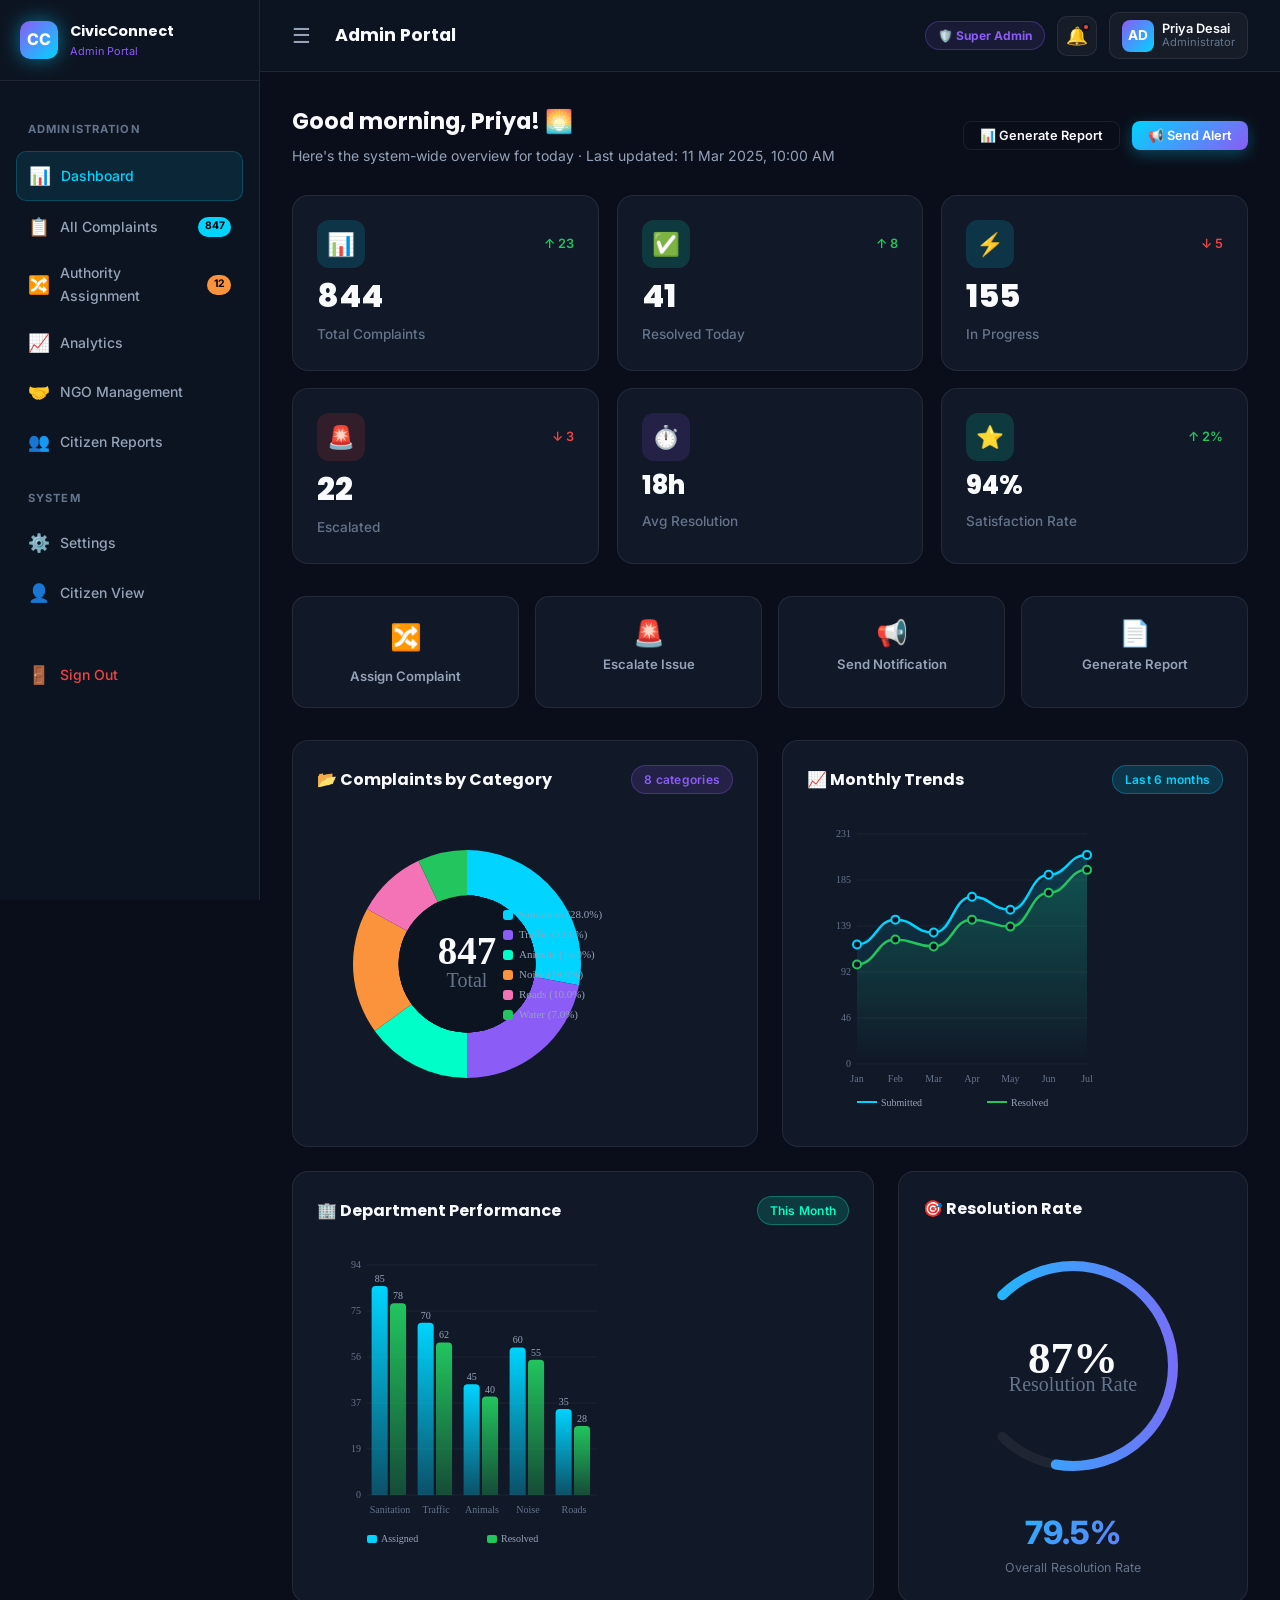
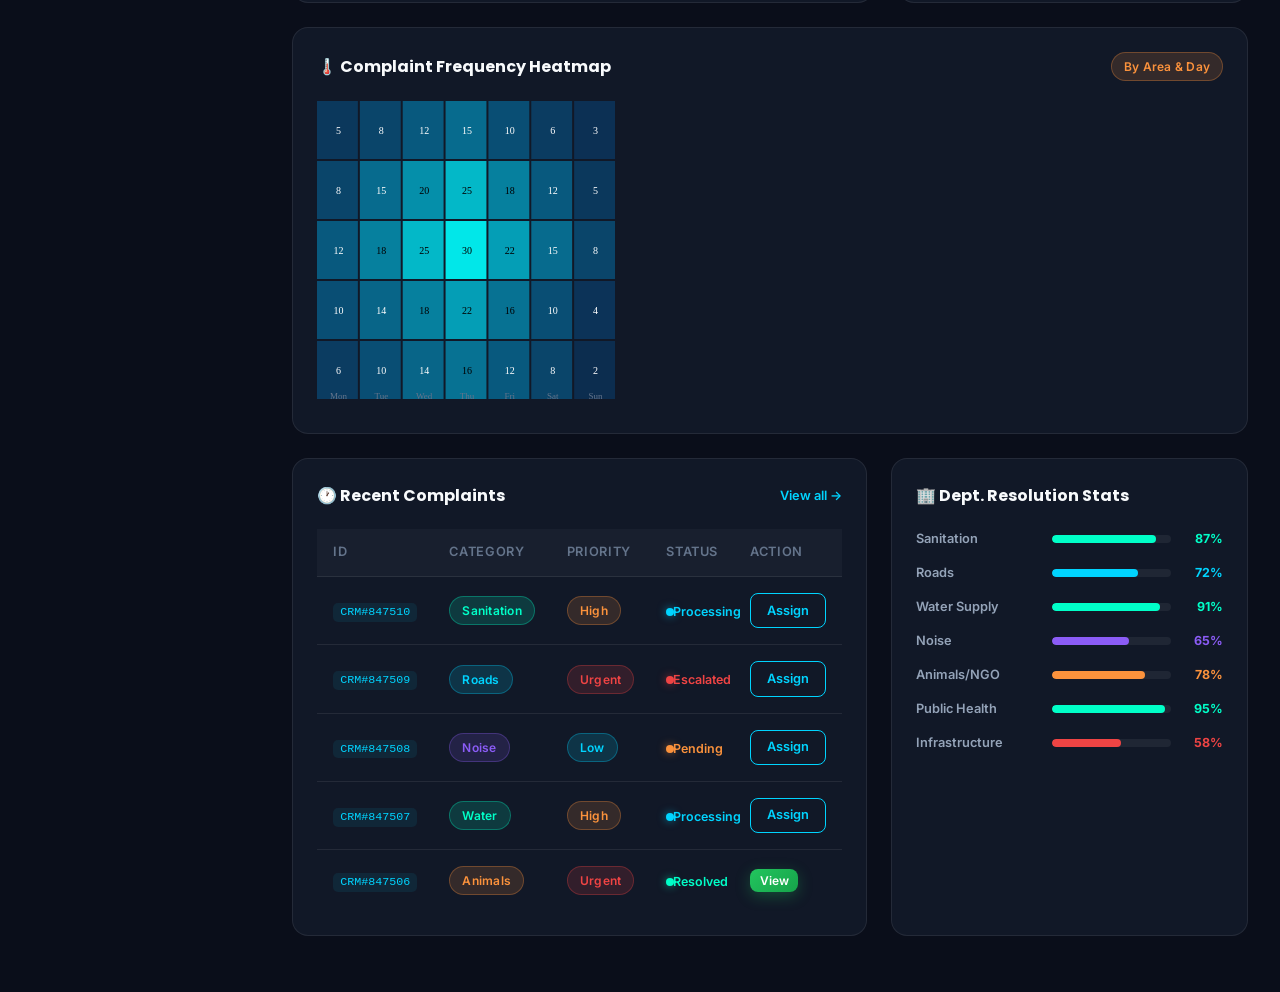
==== commit 2d4f5b56: "Fix JS syntax errors and password validation consistency Co-authored-by: RoshanFulzele <204771857+Ro" ====
--- a/admin-dashboard.html
+++ b/admin-dashboard.html
@@ -360,7 +360,7 @@
   // Quick actions
   document.getElementById('escalateBtn').addEventListener('click', () => {
     CRM.Toast.warning('Escalation panel opened');
-    else window.location.href = 'authority-assignment.html';
+    window.location.href = 'authority-assignment.html';
   });
   document.getElementById('notifyBtn').addEventListener('click', () => {
     CRM.Toast.success('Notification broadcast sent to 847 citizens');
